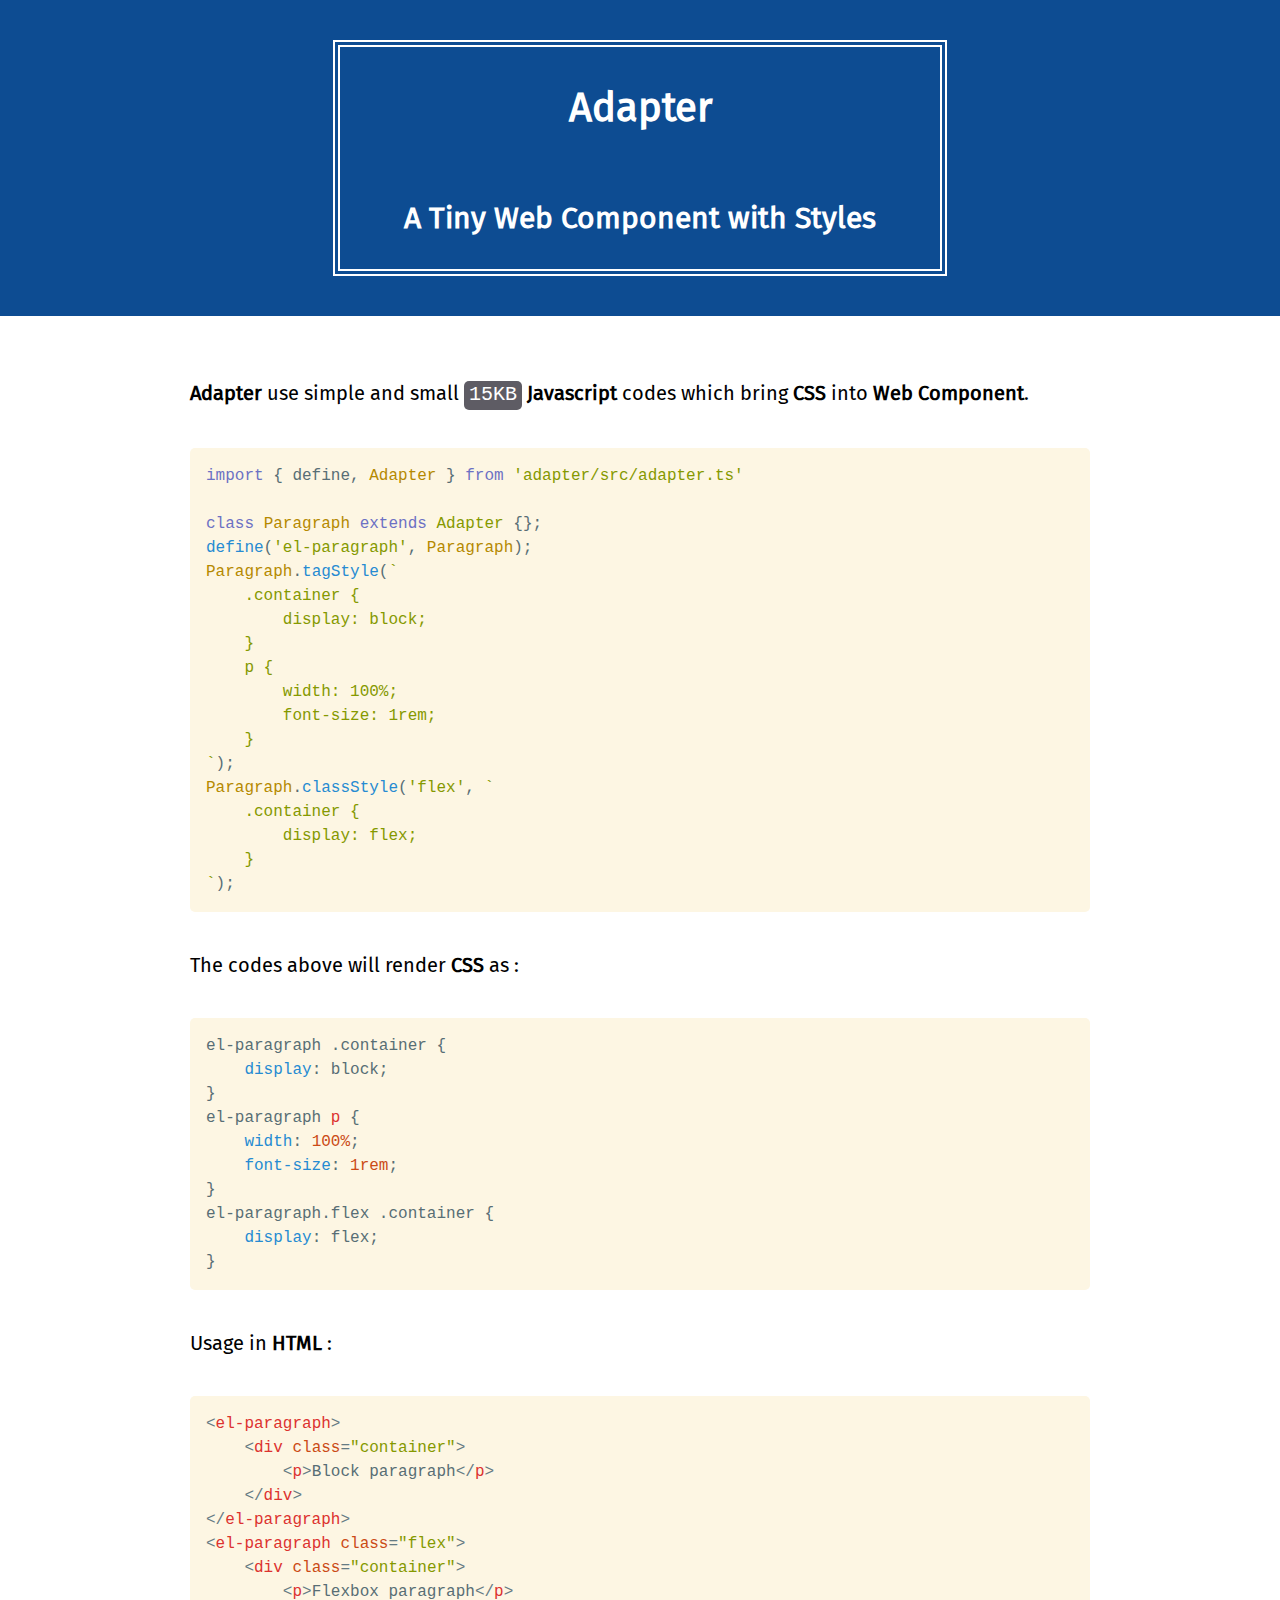
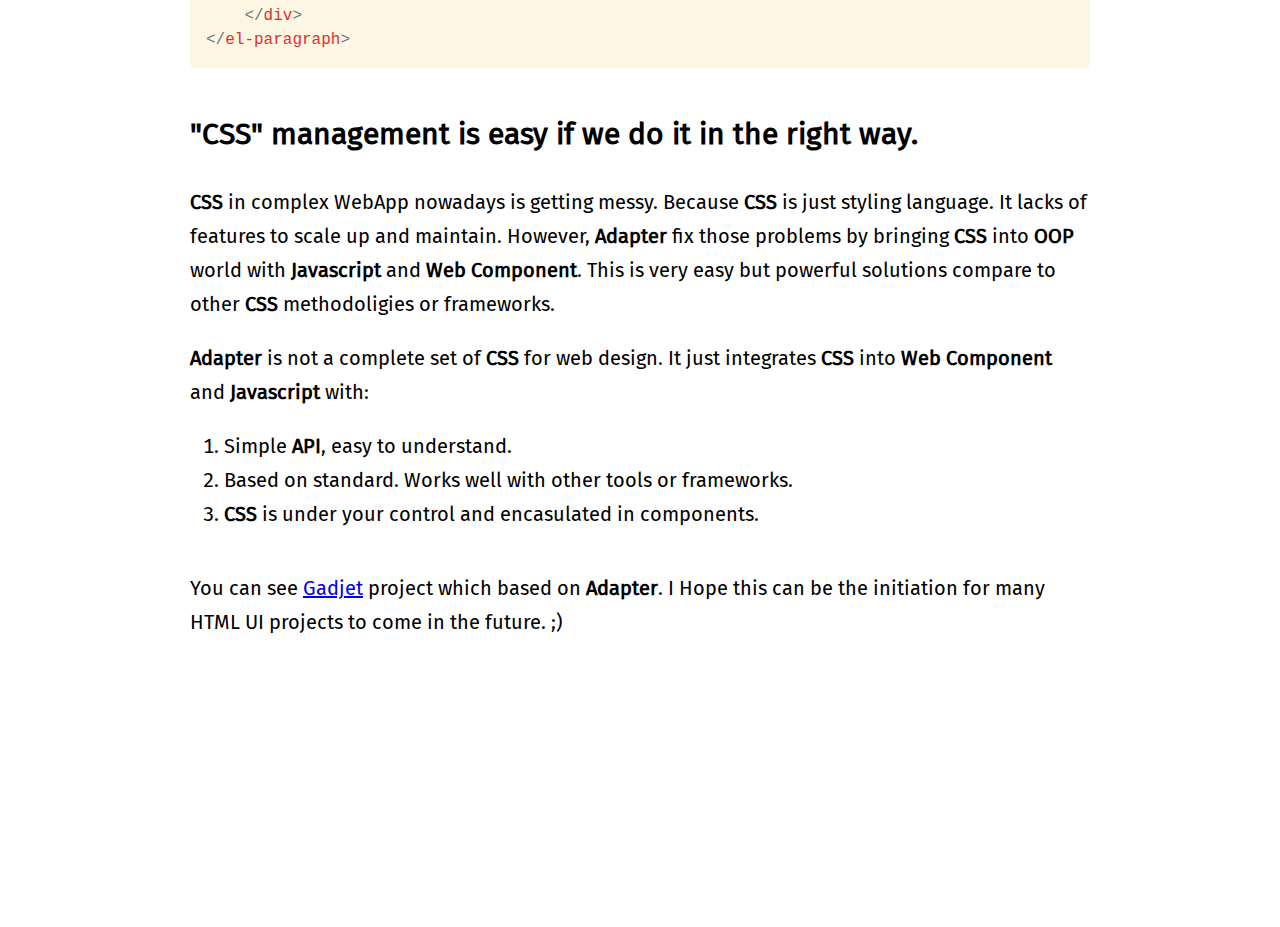
==== docs/index.html @ e9a1de75 "add docs" ====
<!DOCTYPE html>


<html lang="en">
<head>
    <meta charset="UTF-8">
    <meta http-equiv="X-UA-Compatible" content="IE=edge">
    <meta name="viewport" content="width=device-width, initial-scale=1.0">
    <title>Adapter: A Tiny Web Component with Styles</title>
    <meta name="description" content="A Tiny Web Component with Styles">
    <link rel="stylesheet" href="base.css?v=1">
    <link rel="stylesheet" href="index.css?v=1">
    <script defer src="index.js?v=1"></script>
</head>
<body>
<id-highlight>
    <div class="container">
        <h1>Adapter</h1>
        <h2>A Tiny Web Component with Styles</h2>
    </div>
</id-highlight>
<el-paragraph>
    <div class="container">
        <div style="margin-top: 2rem; width: 100%;"></div>
<p><strong>Adapter</strong> use simple and small <code>15KB</code> <strong>Javascript</strong> codes which bring <strong>CSS</strong>
into <strong>Web Component</strong>.</p>
<pre><code class="language-js">import { define, Adapter } from 'adapter/src/adapter.ts'

class Paragraph extends Adapter {};
define('el-paragraph', Paragraph);
Paragraph.tagStyle(`
    .container {
        display: block;
    }
    p {
        width: 100%;
        font-size: 1rem;
    }
`);
Paragraph.classStyle('flex', `
    .container {
        display: flex;
    }
`);
</code></pre>
<p>The codes above will render <strong>CSS</strong> as :</p>
<pre><code class="language-css">el-paragraph .container {
    display: block;
}
el-paragraph p {
    width: 100%;
    font-size: 1rem;
}
el-paragraph.flex .container {
    display: flex;
}
</code></pre>
<p>Usage in <strong>HTML</strong> :</p>
<pre><code class="language-html">&lt;el-paragraph&gt;
    &lt;div class=&quot;container&quot;&gt;
        &lt;p&gt;Block paragraph&lt;/p&gt;
    &lt;/div&gt;
&lt;/el-paragraph&gt;
&lt;el-paragraph class=&quot;flex&quot;&gt;
    &lt;div class=&quot;container&quot;&gt;
        &lt;p&gt;Flexbox paragraph&lt;/p&gt;
    &lt;/div&gt;
&lt;/el-paragraph&gt;
</code></pre>
<h2>&quot;CSS&quot; management is easy if we do it in the right way.</h2>
<p><strong>CSS</strong> in complex WebApp nowadays is getting messy. Because <strong>CSS</strong>
is just styling language. It lacks of features to scale up and maintain.
However, <strong>Adapter</strong> fix those problems by bringing <strong>CSS</strong>
into <strong>OOP</strong> world with <strong>Javascript</strong> and <strong>Web Component</strong>.
This is very easy but powerful solutions compare to other
<strong>CSS</strong> methodoligies or frameworks.</p>
<p><strong>Adapter</strong> is not a complete set of <strong>CSS</strong> for web design. It just integrates
<strong>CSS</strong> into <strong>Web Component</strong> and <strong>Javascript</strong> with:</p>
<ol>
<li>Simple <strong>API</strong>, easy to understand.</li>
<li>Based on standard. Works well with other tools or frameworks.</li>
<li><strong>CSS</strong> is under your control and encasulated in components.</li>
</ol>
<p>You can see <a href="https://nitipit.github.io/gadjet/index.html">Gadjet</a> project
which based on <strong>Adapter</strong>. I Hope this can be the initiation for many
HTML UI projects to come in the future. ;)</p>

    </div>
</el-paragraph>
<id-footer></id-footer>
</body>
</html>
---- docs/base.css ----
@font-face {
  font-family: fira-sans;
  src: url("FiraSans-Regular.966ea73f.ttf");
}

/*# sourceMappingURL=base.css.map */
---- docs/index.css ----
pre code.hljs {
  padding: 1em;
  display: block;
  overflow-x: auto;
}

code.hljs {
  padding: 3px 5px;
}

.hljs {
  color: #586e75;
  background: #fdf6e3;
}

.hljs ::selection, .hljs::selection {
  color: #586e75;
  background-color: #93a1a1;
}

.hljs-comment {
  color: #839496;
}

.hljs-tag {
  color: #657b83;
}

.hljs-operator, .hljs-punctuation, .hljs-subst {
  color: #586e75;
}

.hljs-operator {
  opacity: .7;
}

.hljs-bullet, .hljs-deletion, .hljs-name, .hljs-selector-tag, .hljs-template-variable, .hljs-variable {
  color: #dc322f;
}

.hljs-attr, .hljs-link, .hljs-literal, .hljs-number, .hljs-symbol, .hljs-variable.constant_ {
  color: #cb4b16;
}

.hljs-class .hljs-title, .hljs-title, .hljs-title.class_ {
  color: #b58900;
}

.hljs-strong {
  color: #b58900;
  font-weight: 700;
}

.hljs-addition, .hljs-code, .hljs-string, .hljs-title.class_.inherited__ {
  color: #859900;
}

.hljs-built_in, .hljs-doctag, .hljs-keyword.hljs-atrule, .hljs-quote, .hljs-regexp {
  color: #2aa198;
}

.hljs-attribute, .hljs-function .hljs-title, .hljs-section, .hljs-title.function_, .ruby .hljs-property {
  color: #268bd2;
}

.diff .hljs-meta, .hljs-keyword, .hljs-template-tag, .hljs-type {
  color: #6c71c4;
}

.hljs-emphasis {
  color: #6c71c4;
  font-style: italic;
}

.hljs-meta, .hljs-meta .hljs-keyword, .hljs-meta .hljs-string {
  color: #d33682;
}

.hljs-meta .hljs-keyword, .hljs-meta-keyword {
  font-weight: 700;
}

html {
  -webkit-text-size-adjust: 100%;
  line-height: 1.15;
}

body {
  margin: 0;
}

main {
  display: block;
}

h1 {
  margin: .67em 0;
  font-size: 2em;
}

hr {
  box-sizing: content-box;
  height: 0;
  overflow: visible;
}

pre {
  font-family: monospace;
  font-size: 1em;
}

a {
  background-color: #0000;
}

abbr[title] {
  border-bottom: none;
  text-decoration: underline dotted;
}

b, strong {
  font-weight: bolder;
}

code, kbd, samp {
  font-family: monospace;
  font-size: 1em;
}

small {
  font-size: 80%;
}

sub, sup {
  vertical-align: baseline;
  font-size: 75%;
  line-height: 0;
  position: relative;
}

sub {
  bottom: -.25em;
}

sup {
  top: -.5em;
}

img {
  border-style: none;
}

button, input, optgroup, select, textarea {
  margin: 0;
  font-family: inherit;
  font-size: 100%;
  line-height: 1.15;
}

button, input {
  overflow: visible;
}

button, select {
  text-transform: none;
}

button, [type="button"], [type="reset"], [type="submit"] {
  -webkit-appearance: button;
}

button::-moz-focus-inner, [type="button"]::-moz-focus-inner, [type="reset"]::-moz-focus-inner, [type="submit"]::-moz-focus-inner {
  border-style: none;
  padding: 0;
}

button:-moz-focusring, [type="button"]:-moz-focusring, [type="reset"]:-moz-focusring, [type="submit"]:-moz-focusring {
  outline: 1px dotted ButtonText;
}

fieldset {
  padding: .35em .75em .625em;
}

legend {
  box-sizing: border-box;
  color: inherit;
  max-width: 100%;
  white-space: normal;
  padding: 0;
  display: table;
}

progress {
  vertical-align: baseline;
}

textarea {
  overflow: auto;
}

[type="checkbox"], [type="radio"] {
  box-sizing: border-box;
  padding: 0;
}

[type="number"]::-webkit-inner-spin-button, [type="number"]::-webkit-outer-spin-button {
  height: auto;
}

[type="search"] {
  -webkit-appearance: textfield;
  outline-offset: -2px;
}

[type="search"]::-webkit-search-decoration {
  -webkit-appearance: none;
}

::-webkit-file-upload-button {
  -webkit-appearance: button;
  font: inherit;
}

details {
  display: block;
}

summary {
  display: list-item;
}

template, [hidden] {
  display: none;
}

/*# sourceMappingURL=index.css.map */
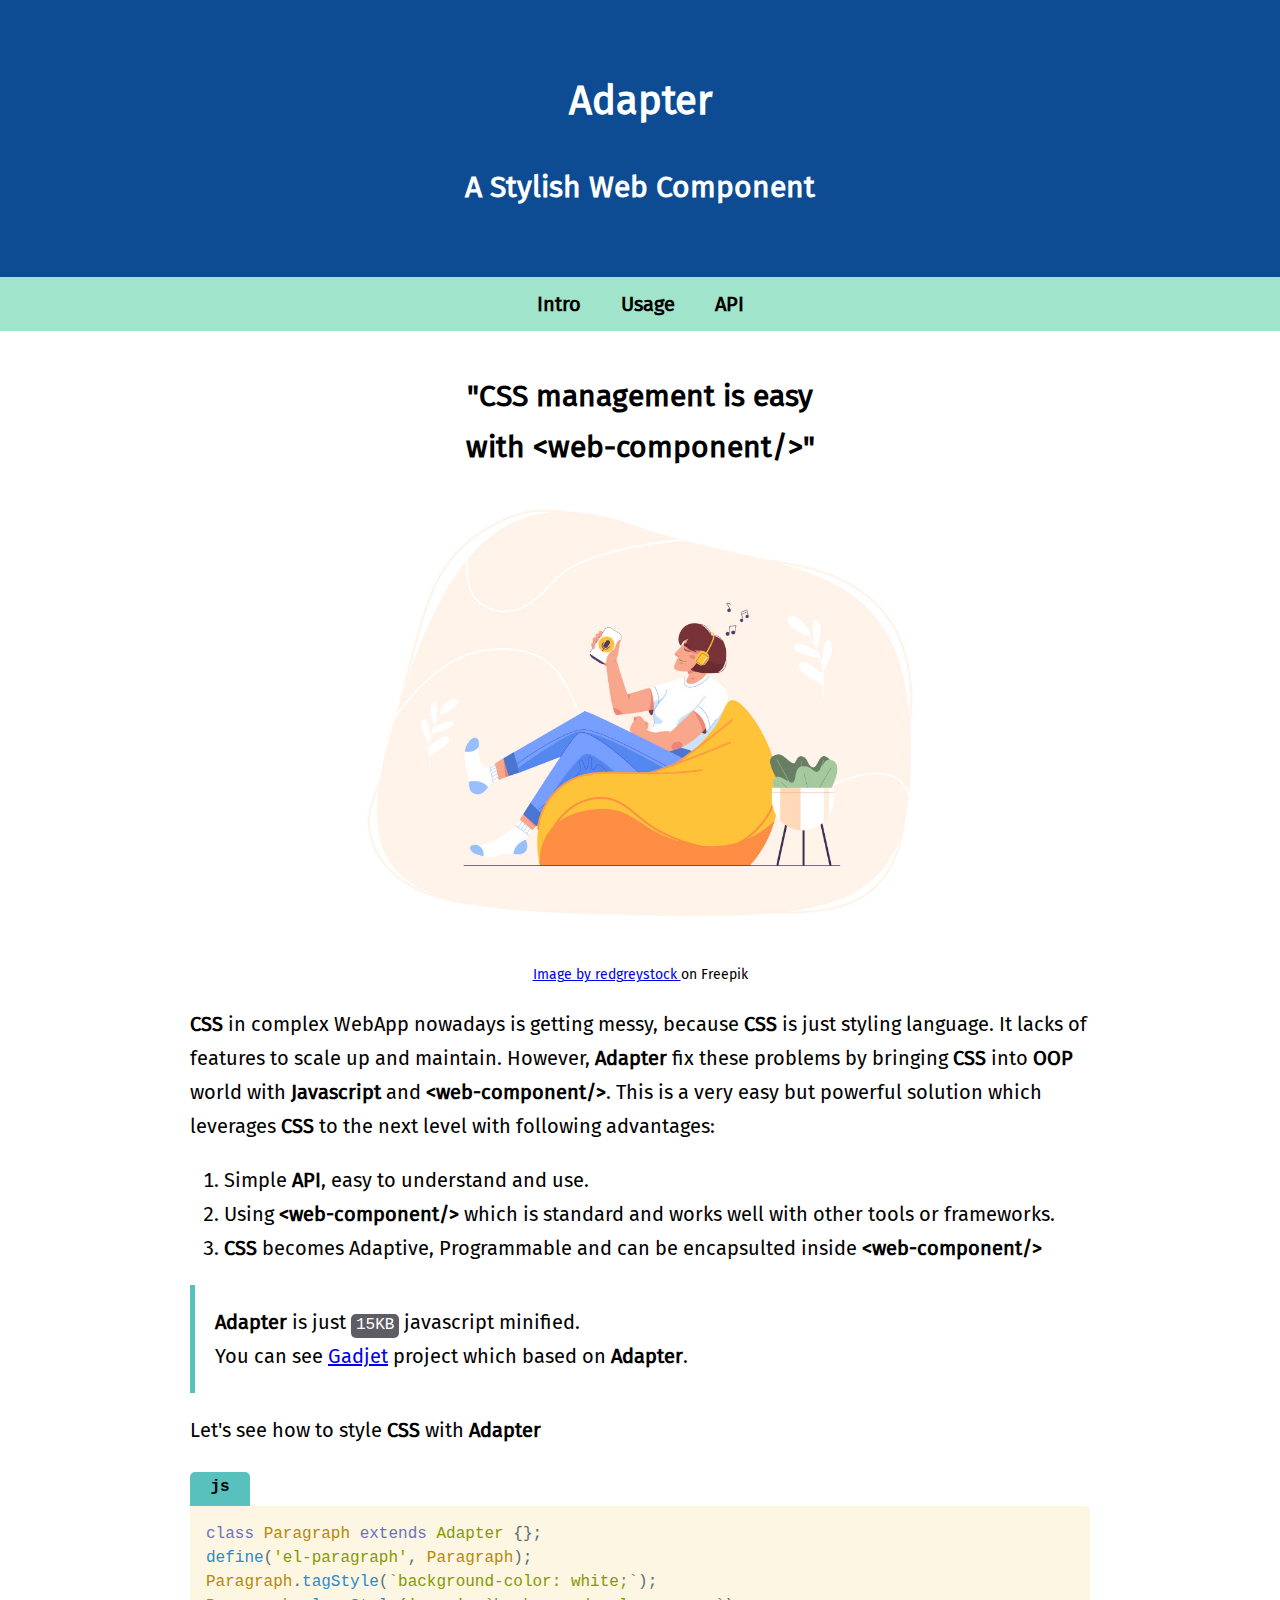
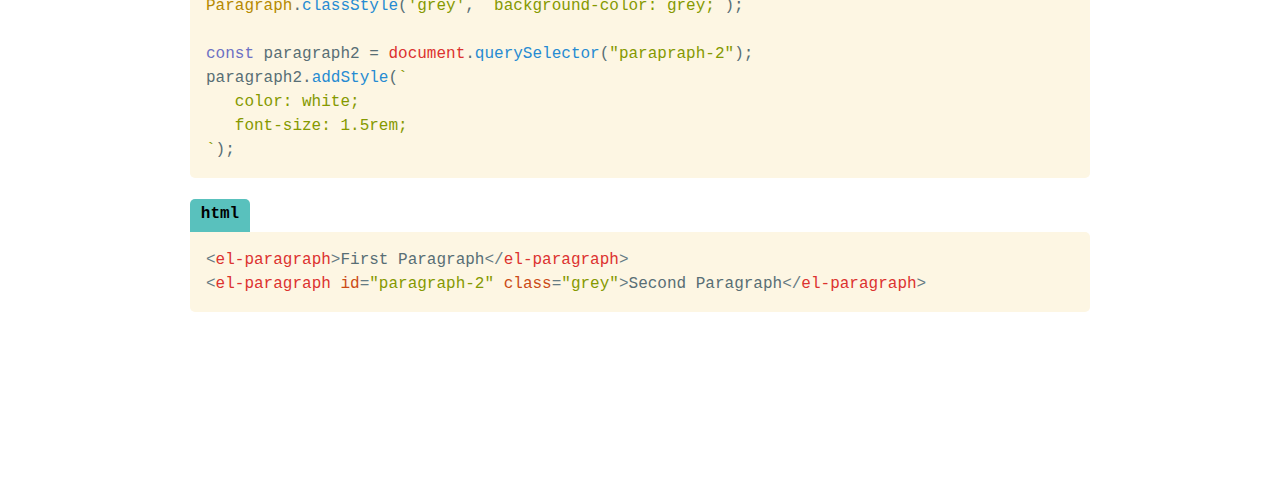
==== commit 334eda6c: "update docs" ====
--- a/docs/index.html
+++ b/docs/index.html
@@ -1,92 +1,107 @@
 <!DOCTYPE html>
+
 
 
 <html lang="en">
 <head>
+    <!-- Google tag (gtag.js) -->
+<script async src="https://www.googletagmanager.com/gtag/js?id=G-HNHSQQQLL2"></script>
+<script>
+  window.dataLayer = window.dataLayer || [];
+  function gtag(){dataLayer.push(arguments);}
+  gtag('js', new Date());
+
+  gtag('config', 'G-HNHSQQQLL2');
+</script>
+
     <meta charset="UTF-8">
     <meta http-equiv="X-UA-Compatible" content="IE=edge">
     <meta name="viewport" content="width=device-width, initial-scale=1.0">
-    <title>Adapter: A Tiny Web Component with Styles</title>
-    <meta name="description" content="A Tiny Web Component with Styles">
-    <link rel="stylesheet" href="base.css?v=1">
-    <link rel="stylesheet" href="index.css?v=1">
-    <script defer src="index.js?v=1"></script>
+    <title>Adapter : A Stylish Web Component</title>
+    <meta name="description" content="A Stylish Web Component">
+    <link rel="stylesheet" href="./_asset/normalize.css/normalize.css?v=2">
+    <link rel="stylesheet" href="./font.css?v=2">
+    <link rel="stylesheet" href="./base.css?v=2">
+    <script defer src="./_asset/adapter/adapter.bundle.js?v=2&as=adapter"></script>
+    <script defer src="./base.js?v=2"></script>
+    
 </head>
 <body>
-<id-highlight>
+
+<id-header>
     <div class="container">
         <h1>Adapter</h1>
-        <h2>A Tiny Web Component with Styles</h2>
+        <h2 style="margin-top: 0;">A Stylish Web Component</h2>
     </div>
-</id-highlight>
+</id-header>
+
+<el-nav>
+    <div class="container">
+        <a href="./index.html">Intro</a>
+        <a href="./usage/usage.html">Usage</a>
+        <a href="./api/api.html">API</a>
+    </div>
+</el-nav>
+
 <el-paragraph>
-    <div class="container">
-        <div style="margin-top: 2rem; width: 100%;"></div>
-<p><strong>Adapter</strong> use simple and small <code>15KB</code> <strong>Javascript</strong> codes which bring <strong>CSS</strong>
-into <strong>Web Component</strong>.</p>
-<pre><code class="language-js">import { define, Adapter } from 'adapter/src/adapter.ts'
+<div class="container" style="margin-top: 2rem;">
+    <strong style="font-size: 1.5rem; text-align: center; margin: auto;">
+        "CSS management is easy<br>with &lt;web-component/&gt;"
+    </strong>
+</div>
+<div class="container" style="display: flex; justify-content: center;">
+    <div style="width: 100%; text-align: center;">
+        <img src="relax.jpg" style="max-width: 600px; margin: auto;">
+    </div>
+    <div style="font-size: 0.7rem;">
+        <a href="https://www.freepik.com/free-vector/flat-happy-teen-girl-headphones-sitting-home-bean-bag-chair-using-smartphone-online-education-woman-relaxing-listening-music-audio-podcast-radio-audiobook-mobile-phone_16503842.htm#query=relax&position=2&from_view=search&track=sph"
+                target="_blank">
+            Image by redgreystock
+        </a>
+        on Freepik
+    </div>
+</div>
+<div class="container">
+    <p><strong>CSS</strong> in complex WebApp nowadays is getting messy, because <strong>CSS</strong>
+is just styling language. It lacks of features to scale up and maintain.
+However, <strong>Adapter</strong> fix these problems by bringing <strong>CSS</strong>
+into <strong>OOP</strong> world with <strong>Javascript</strong> and <strong>&lt;web-component/&gt;</strong>.
+This is a very easy but powerful solution which leverages <strong>CSS</strong>
+to the next level with following advantages:</p>
+<ol>
+<li>Simple <strong>API</strong>, easy to understand and use.</li>
+<li>Using <strong>&lt;web-component/&gt;</strong> which is standard and works well
+with other tools or frameworks.</li>
+<li><strong>CSS</strong> becomes Adaptive, Programmable and can be encapsulted inside
+<strong>&lt;web-component/&gt;</strong></li>
+</ol>
+<blockquote>
+<p><strong>Adapter</strong> is just <code>15KB</code> javascript minified.<br />
+You can see <a href="https://nitipit.github.io/gadjet/index.html">Gadjet</a> project
+which based on <strong>Adapter</strong>.</p>
+</blockquote>
+<p>Let's see how to style <strong>CSS</strong> with <strong>Adapter</strong></p>
+<p><code class="tag">js</code></p>
+<pre><code class="language-js">class Paragraph extends Adapter {};
+define('el-paragraph', Paragraph);
+Paragraph.tagStyle(`background-color: white;`);
+Paragraph.classStyle('grey', `background-color: grey;`);
 
-class Paragraph extends Adapter {};
-define('el-paragraph', Paragraph);
-Paragraph.tagStyle(`
-    .container {
-        display: block;
-    }
-    p {
-        width: 100%;
-        font-size: 1rem;
-    }
-`);
-Paragraph.classStyle('flex', `
-    .container {
-        display: flex;
-    }
+const paragraph2 = document.querySelector(&quot;parapraph-2&quot;);
+paragraph2.addStyle(`
+   color: white;
+   font-size: 1.5rem;
 `);
 </code></pre>
-<p>The codes above will render <strong>CSS</strong> as :</p>
-<pre><code class="language-css">el-paragraph .container {
-    display: block;
-}
-el-paragraph p {
-    width: 100%;
-    font-size: 1rem;
-}
-el-paragraph.flex .container {
-    display: flex;
-}
+<p><code class="tag">html</code></p>
+<pre><code class="language-html">&lt;el-paragraph&gt;First Paragraph&lt;/el-paragraph&gt;
+&lt;el-paragraph id=&quot;paragraph-2&quot; class=&quot;grey&quot;&gt;Second Paragraph&lt;/el-paragraph&gt;
 </code></pre>
-<p>Usage in <strong>HTML</strong> :</p>
-<pre><code class="language-html">&lt;el-paragraph&gt;
-    &lt;div class=&quot;container&quot;&gt;
-        &lt;p&gt;Block paragraph&lt;/p&gt;
-    &lt;/div&gt;
-&lt;/el-paragraph&gt;
-&lt;el-paragraph class=&quot;flex&quot;&gt;
-    &lt;div class=&quot;container&quot;&gt;
-        &lt;p&gt;Flexbox paragraph&lt;/p&gt;
-    &lt;/div&gt;
-&lt;/el-paragraph&gt;
-</code></pre>
-<h2>&quot;CSS&quot; management is easy if we do it in the right way.</h2>
-<p><strong>CSS</strong> in complex WebApp nowadays is getting messy. Because <strong>CSS</strong>
-is just styling language. It lacks of features to scale up and maintain.
-However, <strong>Adapter</strong> fix those problems by bringing <strong>CSS</strong>
-into <strong>OOP</strong> world with <strong>Javascript</strong> and <strong>Web Component</strong>.
-This is very easy but powerful solutions compare to other
-<strong>CSS</strong> methodoligies or frameworks.</p>
-<p><strong>Adapter</strong> is not a complete set of <strong>CSS</strong> for web design. It just integrates
-<strong>CSS</strong> into <strong>Web Component</strong> and <strong>Javascript</strong> with:</p>
-<ol>
-<li>Simple <strong>API</strong>, easy to understand.</li>
-<li>Based on standard. Works well with other tools or frameworks.</li>
-<li><strong>CSS</strong> is under your control and encasulated in components.</li>
-</ol>
-<p>You can see <a href="https://nitipit.github.io/gadjet/index.html">Gadjet</a> project
-which based on <strong>Adapter</strong>. I Hope this can be the initiation for many
-HTML UI projects to come in the future. ;)</p>
 
-    </div>
+</div>
 </el-paragraph>
+
 <id-footer></id-footer>
+
 </body>
 </html>--- a/docs/font.css
+++ b/docs/font.css
@@ -0,0 +1,6 @@
+@font-face {
+  font-family: fira-sans;
+  src: url("FiraSans-Regular.966ea73f.ttf");
+}
+
+/*# sourceMappingURL=font.css.map */
--- a/docs/base.css
+++ b/docs/base.css
@@ -1,6 +1,83 @@
-@font-face {
-  font-family: fira-sans;
-  src: url("FiraSans-Regular.966ea73f.ttf");
+pre code.hljs {
+  padding: 1em;
+  display: block;
+  overflow-x: auto;
+}
+
+code.hljs {
+  padding: 3px 5px;
+}
+
+.hljs {
+  color: #586e75;
+  background: #fdf6e3;
+}
+
+.hljs ::selection, .hljs::selection {
+  color: #586e75;
+  background-color: #93a1a1;
+}
+
+.hljs-comment {
+  color: #839496;
+}
+
+.hljs-tag {
+  color: #657b83;
+}
+
+.hljs-operator, .hljs-punctuation, .hljs-subst {
+  color: #586e75;
+}
+
+.hljs-operator {
+  opacity: .7;
+}
+
+.hljs-bullet, .hljs-deletion, .hljs-name, .hljs-selector-tag, .hljs-template-variable, .hljs-variable {
+  color: #dc322f;
+}
+
+.hljs-attr, .hljs-link, .hljs-literal, .hljs-number, .hljs-symbol, .hljs-variable.constant_ {
+  color: #cb4b16;
+}
+
+.hljs-class .hljs-title, .hljs-title, .hljs-title.class_ {
+  color: #b58900;
+}
+
+.hljs-strong {
+  color: #b58900;
+  font-weight: 700;
+}
+
+.hljs-addition, .hljs-code, .hljs-string, .hljs-title.class_.inherited__ {
+  color: #859900;
+}
+
+.hljs-built_in, .hljs-doctag, .hljs-keyword.hljs-atrule, .hljs-quote, .hljs-regexp {
+  color: #2aa198;
+}
+
+.hljs-attribute, .hljs-function .hljs-title, .hljs-section, .hljs-title.function_, .ruby .hljs-property {
+  color: #268bd2;
+}
+
+.diff .hljs-meta, .hljs-keyword, .hljs-template-tag, .hljs-type {
+  color: #6c71c4;
+}
+
+.hljs-emphasis {
+  color: #6c71c4;
+  font-style: italic;
+}
+
+.hljs-meta, .hljs-meta .hljs-keyword, .hljs-meta .hljs-string {
+  color: #d33682;
+}
+
+.hljs-meta .hljs-keyword, .hljs-meta-keyword {
+  font-weight: 700;
 }
 
 /*# sourceMappingURL=base.css.map */
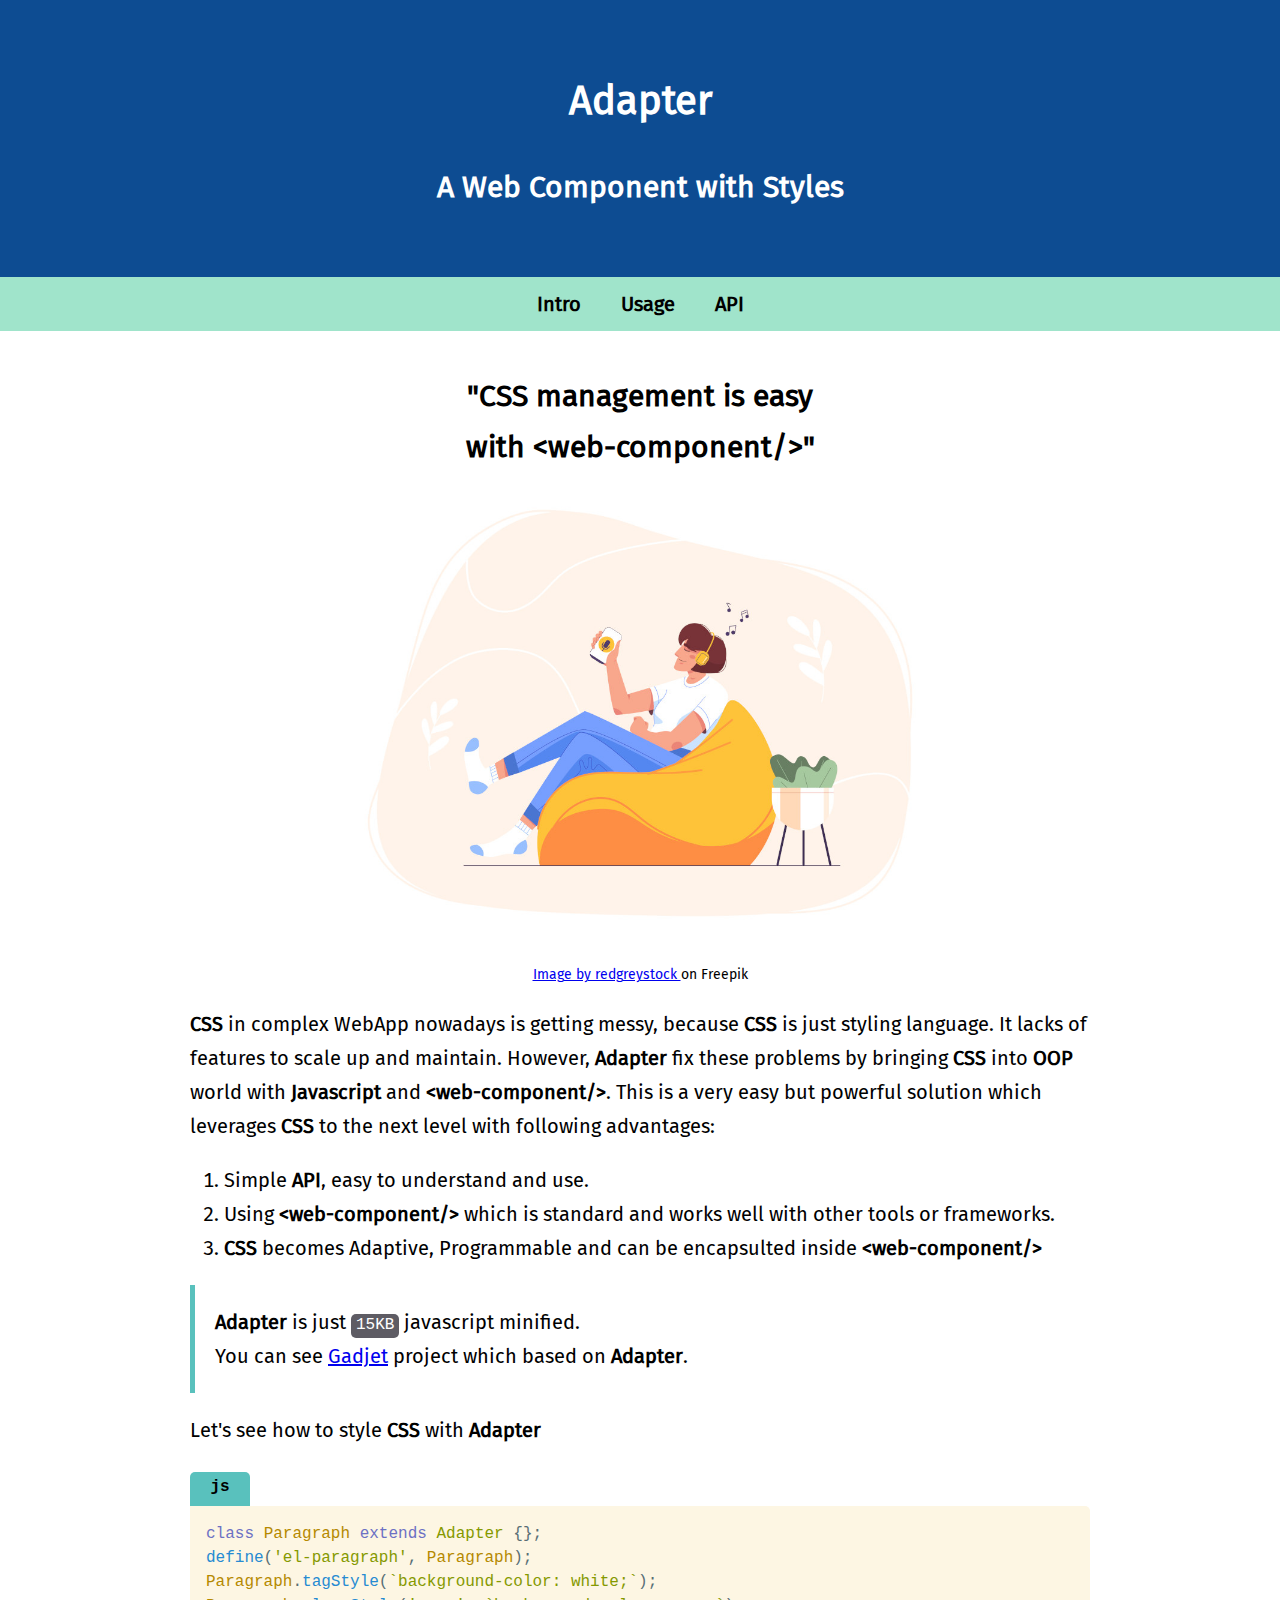
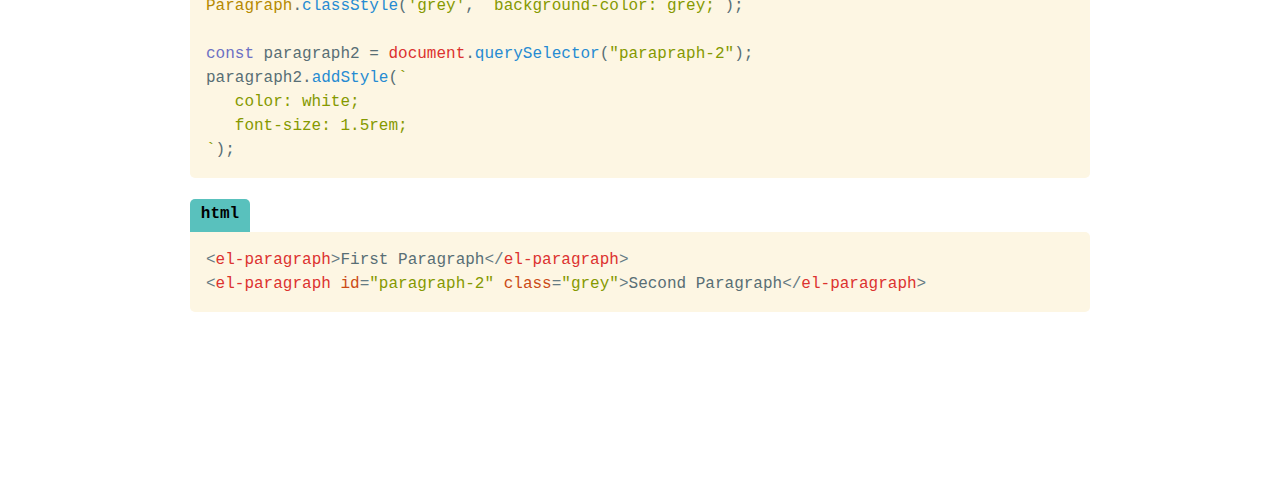
==== commit 098efb0c: "update docs" ====
--- a/docs/index.html
+++ b/docs/index.html
@@ -17,8 +17,8 @@
     <meta charset="UTF-8">
     <meta http-equiv="X-UA-Compatible" content="IE=edge">
     <meta name="viewport" content="width=device-width, initial-scale=1.0">
-    <title>Adapter : A Stylish Web Component</title>
-    <meta name="description" content="A Stylish Web Component">
+    <title>Adapter : A Web Component with Styles</title>
+    <meta name="description" content="A Web Component with Styles">
     <link rel="stylesheet" href="./_asset/normalize.css/normalize.css?v=2">
     <link rel="stylesheet" href="./font.css?v=2">
     <link rel="stylesheet" href="./base.css?v=2">
@@ -31,7 +31,7 @@
 <id-header>
     <div class="container">
         <h1>Adapter</h1>
-        <h2 style="margin-top: 0;">A Stylish Web Component</h2>
+        <h2 style="margin-top: 0;">A Web Component with Styles</h2>
     </div>
 </id-header>
 
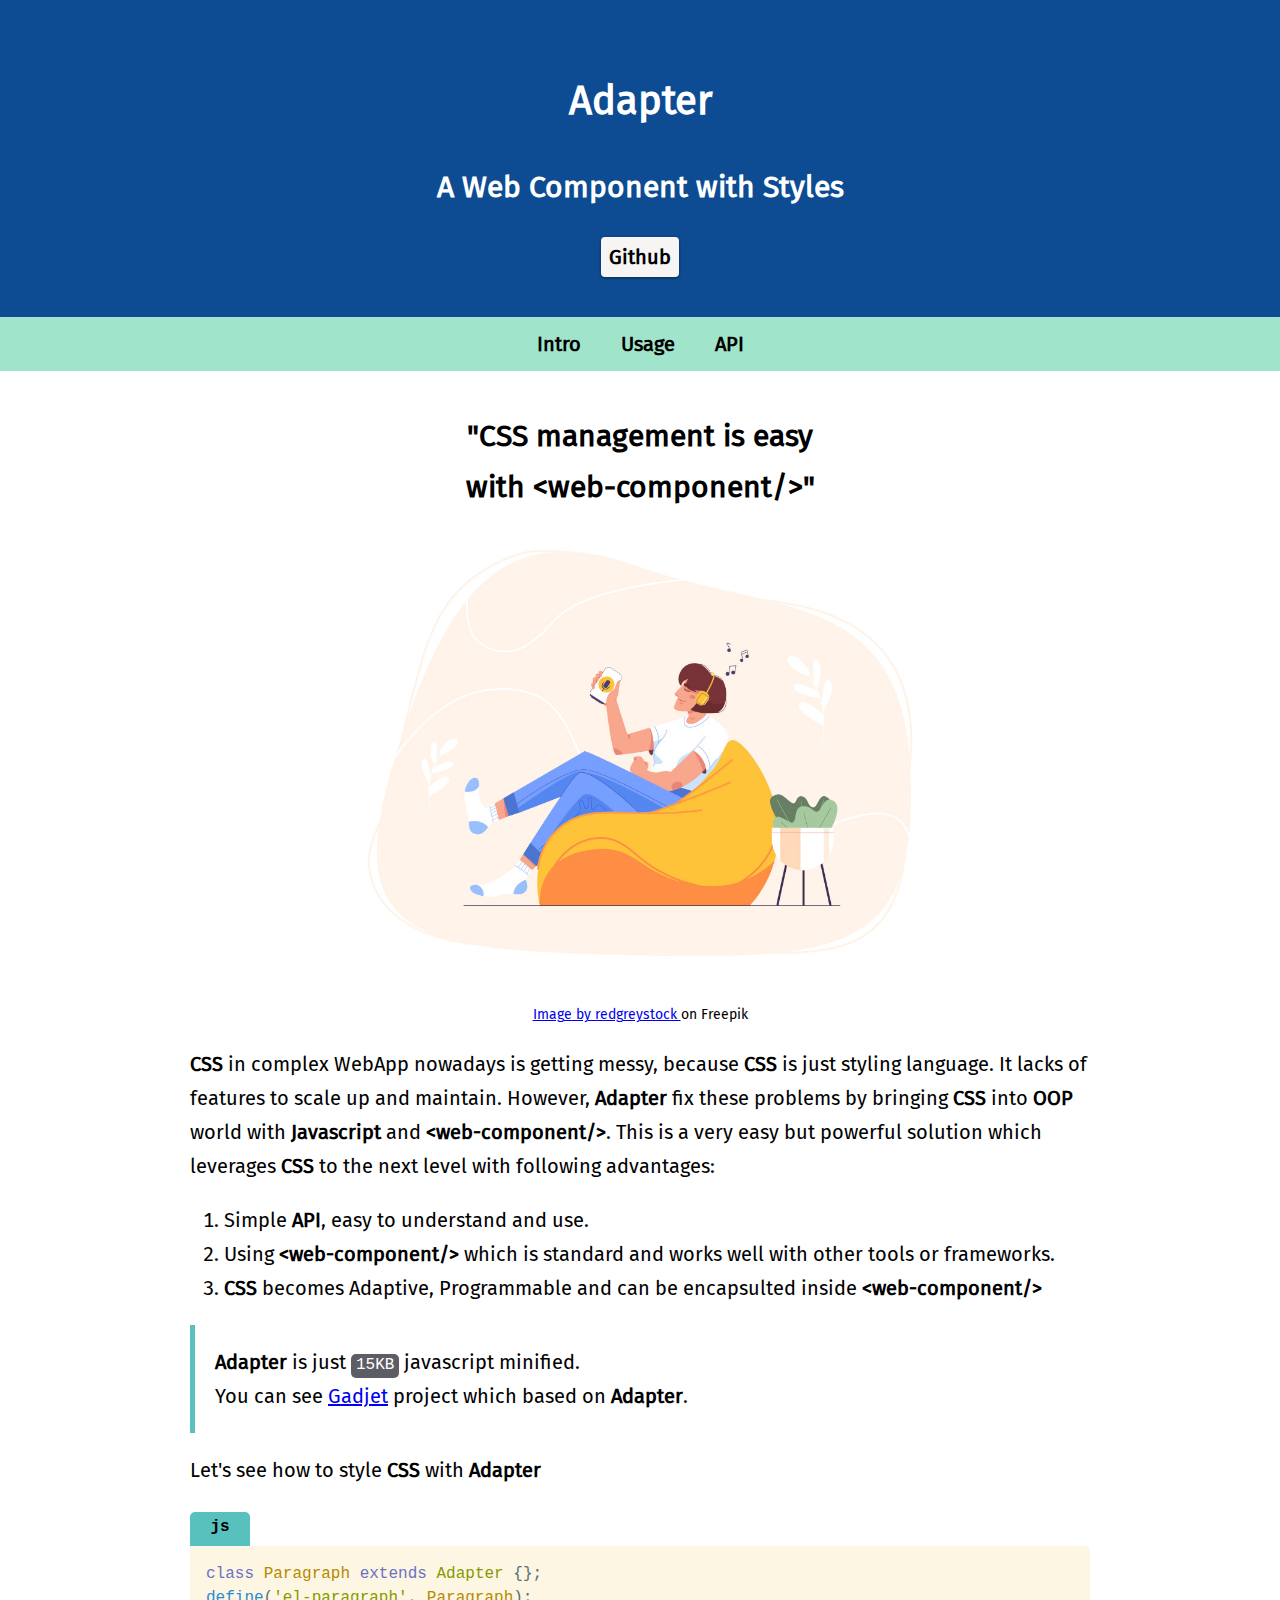
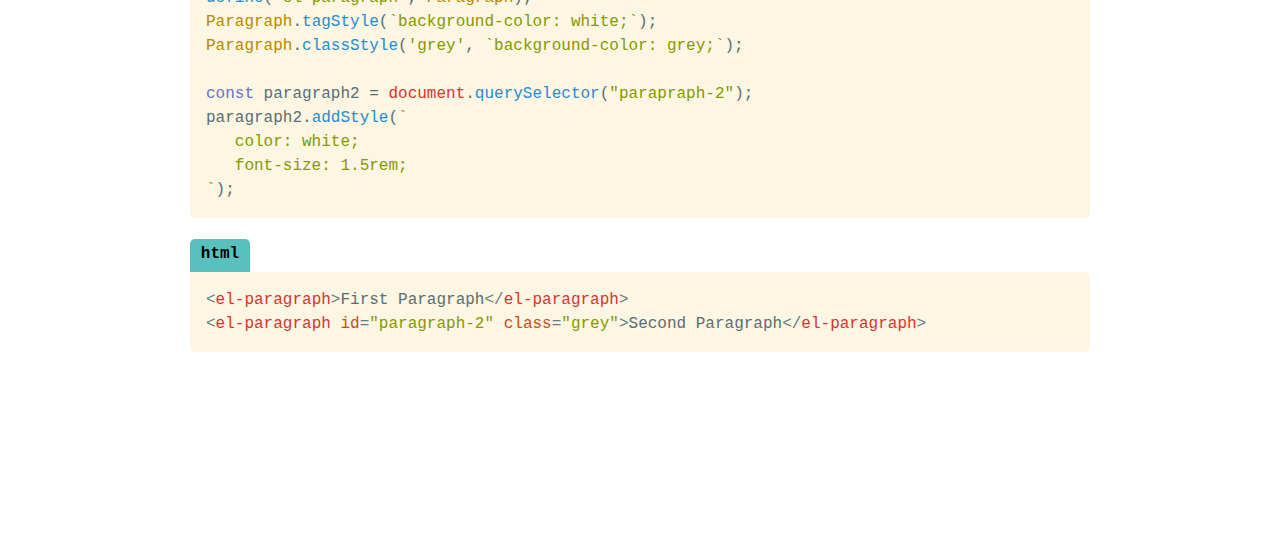
==== commit 96ea2e06: "update docs" ====
--- a/docs/index.html
+++ b/docs/index.html
@@ -19,10 +19,10 @@
     <meta name="viewport" content="width=device-width, initial-scale=1.0">
     <title>Adapter : A Web Component with Styles</title>
     <meta name="description" content="A Web Component with Styles">
-    <link rel="stylesheet" href="./_asset/normalize.css/normalize.css?v=2">
+    <link rel="stylesheet" href="./asset/normalize.css/normalize.css?v=2">
     <link rel="stylesheet" href="./font.css?v=2">
     <link rel="stylesheet" href="./base.css?v=2">
-    <script defer src="./_asset/adapter/adapter.bundle.js?v=2&as=adapter"></script>
+    <!-- <script defer src="./asset/adapter/adapter.bundle.js?v=2&as=adapter"></script> -->
     <script defer src="./base.js?v=2"></script>
     
 </head>
@@ -32,6 +32,9 @@
     <div class="container">
         <h1>Adapter</h1>
         <h2 style="margin-top: 0;">A Web Component with Styles</h2>
+        <a href="https://github.com/nitipit/adapter" target="_blank">
+            <button class="bg-int-light">Github</button>
+        </a>
     </div>
 </id-header>
 
@@ -51,7 +54,7 @@
 </div>
 <div class="container" style="display: flex; justify-content: center;">
     <div style="width: 100%; text-align: center;">
-        <img src="relax.jpg" style="max-width: 600px; margin: auto;">
+        <img src="relax.jpg" style="max-width: 600px; margin: auto; width: 100%;">
     </div>
     <div style="font-size: 0.7rem;">
         <a href="https://www.freepik.com/free-vector/flat-happy-teen-girl-headphones-sitting-home-bean-bag-chair-using-smartphone-online-education-woman-relaxing-listening-music-audio-podcast-radio-audiobook-mobile-phone_16503842.htm#query=relax&position=2&from_view=search&track=sph"
--- a/docs/font.css
+++ b/docs/font.css
@@ -1,6 +1,2 @@
-@font-face {
-  font-family: fira-sans;
-  src: url("FiraSans-Regular.966ea73f.ttf");
-}
-
+@font-face{font-family:fira-sans;src:url(FiraSans-Regular.1312ea4d.ttf)}
 /*# sourceMappingURL=font.css.map */
--- a/docs/base.css
+++ b/docs/base.css
@@ -1,83 +1,2 @@
-pre code.hljs {
-  padding: 1em;
-  display: block;
-  overflow-x: auto;
-}
-
-code.hljs {
-  padding: 3px 5px;
-}
-
-.hljs {
-  color: #586e75;
-  background: #fdf6e3;
-}
-
-.hljs ::selection, .hljs::selection {
-  color: #586e75;
-  background-color: #93a1a1;
-}
-
-.hljs-comment {
-  color: #839496;
-}
-
-.hljs-tag {
-  color: #657b83;
-}
-
-.hljs-operator, .hljs-punctuation, .hljs-subst {
-  color: #586e75;
-}
-
-.hljs-operator {
-  opacity: .7;
-}
-
-.hljs-bullet, .hljs-deletion, .hljs-name, .hljs-selector-tag, .hljs-template-variable, .hljs-variable {
-  color: #dc322f;
-}
-
-.hljs-attr, .hljs-link, .hljs-literal, .hljs-number, .hljs-symbol, .hljs-variable.constant_ {
-  color: #cb4b16;
-}
-
-.hljs-class .hljs-title, .hljs-title, .hljs-title.class_ {
-  color: #b58900;
-}
-
-.hljs-strong {
-  color: #b58900;
-  font-weight: 700;
-}
-
-.hljs-addition, .hljs-code, .hljs-string, .hljs-title.class_.inherited__ {
-  color: #859900;
-}
-
-.hljs-built_in, .hljs-doctag, .hljs-keyword.hljs-atrule, .hljs-quote, .hljs-regexp {
-  color: #2aa198;
-}
-
-.hljs-attribute, .hljs-function .hljs-title, .hljs-section, .hljs-title.function_, .ruby .hljs-property {
-  color: #268bd2;
-}
-
-.diff .hljs-meta, .hljs-keyword, .hljs-template-tag, .hljs-type {
-  color: #6c71c4;
-}
-
-.hljs-emphasis {
-  color: #6c71c4;
-  font-style: italic;
-}
-
-.hljs-meta, .hljs-meta .hljs-keyword, .hljs-meta .hljs-string {
-  color: #d33682;
-}
-
-.hljs-meta .hljs-keyword, .hljs-meta-keyword {
-  font-weight: 700;
-}
-
+pre code.hljs{padding:1em;display:block;overflow-x:auto}code.hljs{padding:3px 5px}.hljs{color:#586e75;background:#fdf6e3}.hljs ::selection,.hljs::selection{color:#586e75;background-color:#93a1a1}.hljs-comment{color:#839496}.hljs-tag{color:#657b83}.hljs-operator,.hljs-punctuation,.hljs-subst{color:#586e75}.hljs-operator{opacity:.7}.hljs-bullet,.hljs-deletion,.hljs-name,.hljs-selector-tag,.hljs-template-variable,.hljs-variable{color:#dc322f}.hljs-attr,.hljs-link,.hljs-literal,.hljs-number,.hljs-symbol,.hljs-variable.constant_{color:#cb4b16}.hljs-class .hljs-title,.hljs-title,.hljs-title.class_{color:#b58900}.hljs-strong{color:#b58900;font-weight:700}.hljs-addition,.hljs-code,.hljs-string,.hljs-title.class_.inherited__{color:#859900}.hljs-built_in,.hljs-doctag,.hljs-keyword.hljs-atrule,.hljs-quote,.hljs-regexp{color:#2aa198}.hljs-attribute,.hljs-function .hljs-title,.hljs-section,.hljs-title.function_,.ruby .hljs-property{color:#268bd2}.diff .hljs-meta,.hljs-keyword,.hljs-template-tag,.hljs-type{color:#6c71c4}.hljs-emphasis{color:#6c71c4;font-style:italic}.hljs-meta,.hljs-meta .hljs-keyword,.hljs-meta .hljs-string{color:#d33682}.hljs-meta .hljs-keyword,.hljs-meta-keyword{font-weight:700}
 /*# sourceMappingURL=base.css.map */
